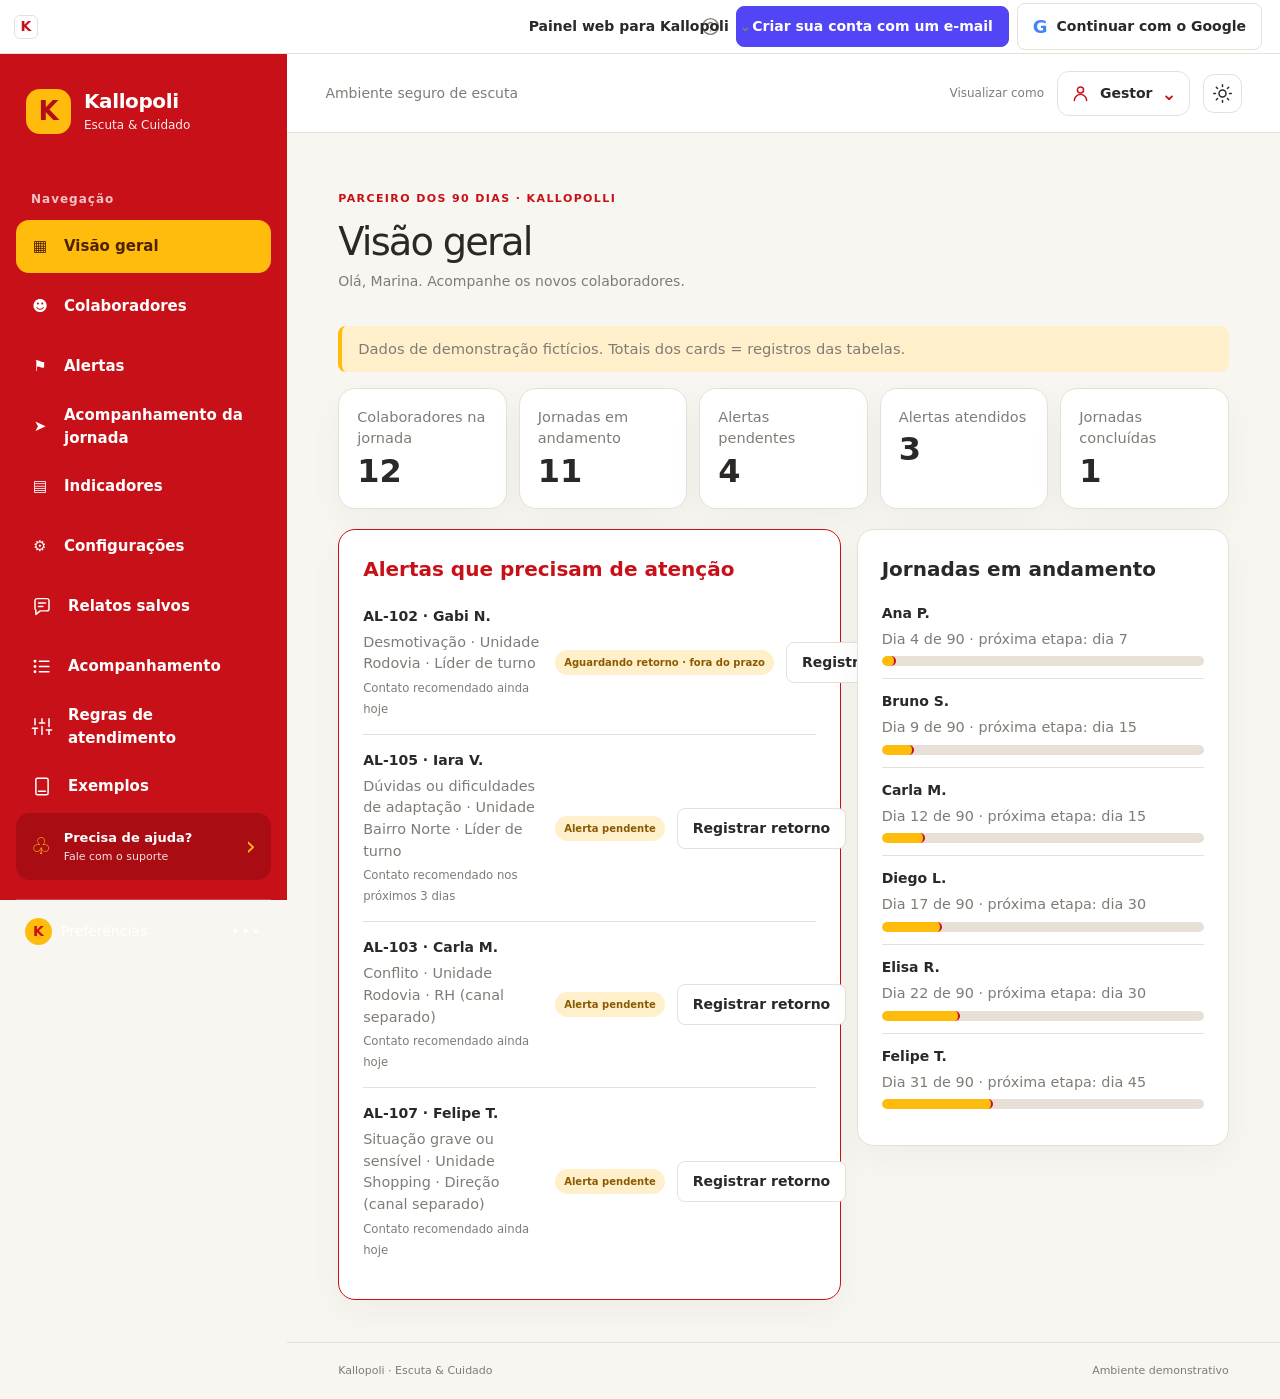
==== Sites/kallopoli/index.html @ da34c39c "feat(kallopolli): blindagem completa com IA local Ollama, fallback e sem segredo!" ====
<!doctype html>
<html lang="pt-BR">

<head>
    <meta charset="utf-8">
    <meta name="viewport" content="width=device-width, initial-scale=1">
    <meta name="theme-color" content="#c81018">
    <meta name="description" content="Painel demonstrativo Kallopoli — Escuta & Cuidado.">
    <title>Kallopoli — Escuta &amp; Cuidado</title>

    <!-- Estilos (a ordem importa: cada arquivo pode complementar o anterior) -->
    <link rel="stylesheet" href="css/base.css">
    <link rel="stylesheet" href="css/layout.css">
    <link rel="stylesheet" href="css/components.css">
    <link rel="stylesheet" href="css/pages.css">
    <link rel="stylesheet" href="css/responsive.css">

    <!-- Script principal -->
    <script src="js/script.js" defer></script>
</head>

<body>
    <a class="skip-link" href="#main-content">Pular para o conteúdo</a>

    <div class="app-shell">

        <!-- ========== Barra superior ========== -->
        <header class="topbar">
            <div class="topbar-brand">
                <button
                    class="icon-button mobile-menu-button"
                    id="mobile-menu-toggle"
                    aria-label="Abrir menu"
                    aria-expanded="false"
                    aria-controls="sidebar"
                >
                    <svg viewBox="0 0 24 24" aria-hidden="true">
                        <path d="M4 6h16M4 12h16M4 18h16"/>
                    </svg>
                </button>

                <span class="mini-mark" aria-hidden="true">K</span>

                <span class="topbar-caption">
                    Painel web para Kallopoli
                    <span aria-hidden="true">⌄</span>
                </span>
            </div>

            <div class="topbar-actions">
                <button class="icon-button" id="help-top" aria-label="Ajuda" title="Ajuda">
                    <svg viewBox="0 0 24 24" aria-hidden="true">
                        <circle cx="12" cy="12" r="9"/>
                        <path d="M9.6 9a2.5 2.5 0 0 1 4.8.8c0 1.8-2.4 2-2.4 3.7M12 17h.01"/>
                    </svg>
                </button>

                <button class="button button-primary" id="signup-button">
                    Criar sua conta com um e-mail
                </button>

                <button class="button button-google" id="google-button">
                    <span class="google-g" aria-hidden="true">G</span>
                    <span>Continuar com o Google</span>
                </button>
            </div>
        </header>

        <!-- ========== Menu lateral ========== -->
        <aside class="sidebar" id="sidebar" aria-label="Menu principal">
            <div class="brand-lockup">
                <div class="brand-mark" aria-hidden="true">K</div>
                <div>
                    <div class="brand-name">Kallopoli</div>
                    <div class="brand-subtitle">Escuta &amp; Cuidado</div>
                </div>
            </div>

            <div class="nav-label">Navegação</div>

            <nav class="main-nav">
                <button class="nav-item active" data-page="visao" aria-current="page">
                    <span aria-hidden="true">▦</span>
                    <span>Visão geral</span>
                </button>

                <button class="nav-item" data-page="colaboradores">
                    <span aria-hidden="true">☻</span>
                    <span>Colaboradores</span>
                </button>

                <button class="nav-item" data-page="alertas">
                    <span aria-hidden="true">⚑</span>
                    <span>Alertas</span>
                </button>

                <button class="nav-item" data-page="jornada">
                    <span aria-hidden="true">➤</span>
                    <span>Acompanhamento da jornada</span>
                </button>

                <button class="nav-item" data-page="indicadores">
                    <span aria-hidden="true">▤</span>
                    <span>Indicadores</span>
                </button>

                <button class="nav-item" data-page="configuracoes">
                    <span aria-hidden="true">⚙</span>
                    <span>Configurações</span>
                </button>

                <button class="nav-item" data-page="relatos">
                    <svg viewBox="0 0 24 24" aria-hidden="true">
                        <path d="M4 5.5A2.5 2.5 0 0 1 6.5 3h11A2.5 2.5 0 0 1 20 5.5v9a2.5 2.5 0 0 1-2.5 2.5H10l-5 4v-4.8A2.5 2.5 0 0 1 4 14.5z"/>
                        <path d="M8 8h8M8 12h5"/>
                    </svg>
                    <span>Relatos salvos</span>
                </button>

                <button class="nav-item" data-page="acompanhamento">
                    <svg viewBox="0 0 24 24" aria-hidden="true">
                        <path d="M9 6h11M9 12h11M9 18h11"/>
                        <circle cx="4" cy="6" r=".8"/>
                        <circle cx="4" cy="12" r=".8"/>
                        <circle cx="4" cy="18" r=".8"/>
                    </svg>
                    <span>Acompanhamento</span>
                </button>

                <button class="nav-item" data-page="regras">
                    <svg viewBox="0 0 24 24" aria-hidden="true">
                        <path d="M4 21v-7M4 10V3M12 21v-9M12 8V3M20 21v-5M20 12V3"/>
                        <path d="M1 14h6M9 8h6M17 16h6"/>
                    </svg>
                    <span>Regras de atendimento</span>
                </button>

                <button class="nav-item" data-page="exemplos">
                    <svg viewBox="0 0 24 24" aria-hidden="true">
                        <rect x="5" y="2.5" width="14" height="19" rx="1.8"/>
                        <path d="M8 17.5h8"/>
                    </svg>
                    <span>Exemplos</span>
                </button>
            </nav>

            <div class="sidebar-bottom">
                <button class="support-card" id="support-button">
                    <span class="support-icon" aria-hidden="true">♧</span>
                    <span>
                        <strong>Precisa de ajuda?</strong>
                        <small>Fale com o suporte</small>
                    </span>
                    <span class="support-arrow" aria-hidden="true">›</span>
                </button>

                <div class="sidebar-divider"></div>

                <button class="sidebar-footer-button" id="sidebar-options">
                    <span class="footer-dot">K</span>
                    <span>Preferências</span>
                    <span class="ellipsis">•••</span>
                </button>
            </div>
        </aside>

        <!-- Fundo escuro que aparece atrás do menu lateral no celular -->
        <div class="sidebar-scrim" id="sidebar-scrim"></div>

        <!-- ========== Área de trabalho ========== -->
        <div class="workspace">

            <!-- Barra com perfil e tema -->
            <div class="workspace-bar">
                <span>Ambiente seguro de escuta</span>

                <div class="workspace-tools">
                    <span class="view-as">Visualizar como</span>

                    <div class="dropdown-wrap">
                        <button
                            class="profile-button"
                            id="profile-toggle"
                            aria-expanded="false"
                            aria-haspopup="true"
                        >
                            <svg viewBox="0 0 24 24" aria-hidden="true">
                                <circle cx="12" cy="8" r="3.5"/>
                                <path d="M5 20a7 7 0 0 1 14 0"/>
                            </svg>
                            <span id="profile-label">Gestor</span>
                            <span class="chevron">⌄</span>
                        </button>

                        <div class="dropdown-menu" id="profile-menu" hidden>
                            <button data-profile="Gestor">Gestor <span>✓</span></button>
                            <button data-profile="Administrador">Administrador</button>
                            <p>Perfis demonstrativos, sem permissões reais.</p>
                        </div>
                    </div>

                    <button
                        class="theme-toggle"
                        id="theme-toggle"
                        aria-label="Ativar tema escuro"
                        title="Alternar tema"
                    >
                        <svg class="sun-icon" viewBox="0 0 24 24" aria-hidden="true">
                            <circle cx="12" cy="12" r="4"/>
                            <path d="M12 2v2m0 16v2M4.93 4.93l1.42 1.42m11.3 11.3 1.42 1.42M2 12h2m16 0h2M4.93 19.07l1.42-1.42m11.3-11.3 1.42-1.42"/>
                        </svg>
                    </button>
                </div>
            </div>

            <!-- Conteúdo principal (título, etapas e conteúdo de cada página) -->
            <main class="main-content" id="main-content" tabindex="-1">
                <div class="page-heading">
                    <p class="eyebrow" id="page-eyebrow">WHATSAPP · KALLOPOLI</p>
                    <h1 id="page-title">Relatos salvos</h1>
                    <p class="page-description" id="page-description">
                        Mensagens recebidas pelo chatbot e salvas para análise.
                    </p>
                </div>

                <!-- Etapas do atendimento (visível apenas em "Relatos salvos") -->
                <section class="stepper-card" aria-label="Etapas do atendimento">
                    <div class="stepper" id="stepper">
                        <div class="step active" data-step="1">
                            <span class="step-number">1</span>
                            <span>Relato</span>
                        </div>
                        <span class="step-line"></span>

                        <div class="step" data-step="2">
                            <span class="step-number">2</span>
                            <span>Análise</span>
                        </div>
                        <span class="step-line"></span>

                        <div class="step" data-step="3">
                            <span class="step-number">3</span>
                            <span>Revisão</span>
                        </div>
                        <span class="step-line"></span>

                        <div class="step" data-step="4">
                            <span class="step-number">4</span>
                            <span>Confirmação</span>
                        </div>
                        <span class="step-line"></span>

                        <div class="step" data-step="5">
                            <span class="step-number">5</span>
                            <span>Registro</span>
                        </div>
                    </div>
                </section>

                <!-- Conteúdo da página atual (o JavaScript troca este bloco ao navegar) -->
                <div id="page-content">
                    <div class="content-grid">
                        <section class="panel reports-panel">
                            <div class="panel-heading">
                                <div>
                                    <p class="overline" id="new-count">3 NOVOS</p>
                                    <h2>Recebidos pelo WhatsApp</h2>
                                    <p class="panel-subtitle">Escolha um relato salvo para iniciar a análise.</p>
                                </div>

                                <span class="connection-pill">
                                    <span class="status-dot"></span>
                                    Chat conectado
                                </span>
                            </div>

                            <div class="panel-rule"></div>

                            <div class="report-list" id="report-list" aria-live="polite"></div>

                            <p class="demo-note">
                                Dados fictícios para demonstração. Nenhuma mensagem é enviada ao WhatsApp.
                            </p>
                        </section>

                        <aside class="panel how-panel">
                            <div class="how-title">
                                <span class="how-icon" aria-hidden="true">▤</span>
                                <h3>Como funciona</h3>
                            </div>
                            <p>
                                O colaborador envia áudio ou texto pelo WhatsApp.
                                Aqui, cada mensagem fica salva até ser revisada.
                            </p>
                        </aside>
                    </div>
                </div>
            </main>

            <footer class="workspace-footer">
                <span>Kallopoli · Escuta &amp; Cuidado</span>
                <span>Ambiente demonstrativo</span>
            </footer>
        </div>
    </div>

    <!-- ========== Janela modal (conteúdo preenchido pelo JavaScript) ========== -->
    <div class="modal-backdrop" id="modal-backdrop" hidden>
        <section class="modal" role="dialog" aria-modal="true" aria-labelledby="modal-title">
            <div class="modal-header">
                <div>
                    <p class="eyebrow">KALLOPOLI</p>
                    <h2 id="modal-title">Detalhes do relato</h2>
                </div>
                <button class="icon-button modal-close" id="modal-close" aria-label="Fechar janela">×</button>
            </div>

            <div id="modal-content"></div>
        </section>
    </div>

    <!-- ========== Mensagens rápidas (toasts) ========== -->
    <div class="toast-region" id="toast-region" aria-live="polite" aria-atomic="true"></div>
</body>

</html>
---- Sites/kallopoli/css/base.css ----
/* ==========================================================================
   BASE
   Variáveis de cor (tema claro e escuro), reset e regras globais.

   Ordem das propriedades usada em todos os arquivos CSS:
   1. posicionamento  2. display/layout  3. tamanho  4. espaçamento
   5. borda           6. fundo           7. texto/cor  8. efeitos
   ========================================================================== */


/* --------------------------------------------------------------------------
   Variáveis — tema claro (padrão)
   -------------------------------------------------------------------------- */
:root {
    color-scheme: light;

    --bg-primary: #f8f6f1;
    --bg-card: #ffffff;
    --bg-soft: #fffaf0;

    --text-primary: #2b2927;
    --text-secondary: #817b75;

    --border-color: #e8e0d6;

    --sidebar-bg: #c81018;
    --sidebar-deep: #a90c13;

    --accent-color: #ffbc0d;
    --accent-ink: #4d2200;

    --green-bg: #e8f7f0;
    --green-text: #18835f;
    --yellow-bg: #fff0cb;
    --red-soft: #fff0ef;

    --shadow: 0 12px 34px rgba(57, 39, 22, 0.045);
}


/* --------------------------------------------------------------------------
   Variáveis — tema escuro (ativado por data-theme="dark" no <html>)
   -------------------------------------------------------------------------- */
:root[data-theme="dark"] {
    color-scheme: dark;

    --bg-primary: #171716;
    --bg-card: #222220;
    --bg-soft: #2a2720;

    --text-primary: #f2eee8;
    --text-secondary: #b5ada4;

    --border-color: #3e3a35;

    --sidebar-bg: #a80e16;
    --sidebar-deep: #8d0b12;

    --accent-color: #ffbc0d;
    --accent-ink: #301900;

    --green-bg: #173b30;
    --green-text: #75d9b2;
    --yellow-bg: #473719;
    --red-soft: #432725;

    --shadow: 0 12px 34px rgba(0, 0, 0, 0.16);
}


/* --------------------------------------------------------------------------
   Reset e regras globais
   -------------------------------------------------------------------------- */
* {
    box-sizing: border-box;
}

html {
    min-width: 320px;
    scroll-behavior: smooth;
}

body {
    margin: 0;
    background: var(--bg-primary);
    color: var(--text-primary);
    font-family: Inter, ui-sans-serif, system-ui, -apple-system, BlinkMacSystemFont, "Segoe UI", sans-serif;
    font-size: 14px;
    line-height: 1.5;
}

button,
input,
textarea,
select {
    font: inherit;
}

button {
    cursor: pointer;
}

button:disabled {
    cursor: not-allowed;
    opacity: 0.55;
}


/* --------------------------------------------------------------------------
   Acessibilidade
   -------------------------------------------------------------------------- */

/* Contorno azul ao navegar pelo teclado */
button:focus-visible,
input:focus-visible,
textarea:focus-visible,
select:focus-visible,
a:focus-visible {
    outline: 3px solid #2f80ed;
    outline-offset: 3px;
}

/* Link "Pular para o conteúdo": fica escondido até receber foco */
.skip-link {
    position: fixed;
    top: -60px;
    left: 12px;
    z-index: 1000;
    padding: 10px 14px;
    border-radius: 8px;
    background: var(--bg-card);
    color: var(--text-primary);
}

.skip-link:focus {
    top: 12px;
}
---- Sites/kallopoli/css/layout.css ----
/* ==========================================================================
   LAYOUT
   Estrutura geral da tela: barra superior, menu lateral, área de trabalho,
   título da página e rodapé.
   ========================================================================== */

.app-shell {
    min-height: 100vh;
}


/* --------------------------------------------------------------------------
   Barra superior
   -------------------------------------------------------------------------- */
.topbar {
    position: fixed;
    inset: 0 0 auto 0;
    z-index: 30;
    display: flex;
    align-items: center;
    justify-content: space-between;
    height: 54px;
    padding: 0 18px 0 14px;
    border-bottom: 1px solid var(--border-color);
    background: var(--bg-card);
}

/* Grupos que organizam seus itens em linha */
.topbar-brand,
.topbar-actions,
.workspace-tools {
    display: flex;
    align-items: center;
}

.topbar-brand {
    gap: 10px;
}

.topbar-actions {
    gap: 8px;
}

/* Texto centralizado na barra (no celular volta ao fluxo normal) */
.topbar-caption {
    position: absolute;
    left: 50%;
    margin-left: auto;
    font-size: 14px;
    font-weight: 650;
    white-space: nowrap;
    transform: translateX(-50%);
}

.topbar-caption span {
    margin-left: 6px;
    color: var(--text-secondary);
}

.mini-mark {
    display: grid;
    place-items: center;
    width: 24px;
    height: 24px;
    border: 1px solid var(--border-color);
    border-radius: 6px;
    color: var(--sidebar-bg);
    font-weight: 800;
}


/* --------------------------------------------------------------------------
   Menu lateral
   -------------------------------------------------------------------------- */
.sidebar {
    position: fixed;
    top: 54px;
    bottom: 0;
    left: 0;
    z-index: 25;
    display: flex;
    flex-direction: column;
    width: 287px;
    padding: 35px 16px 16px;
    background: var(--sidebar-bg);
    color: white;
}

/* Fundo escuro atrás do menu (só aparece no celular — ver responsive.css) */
.sidebar-scrim {
    display: none;
}

/* Logotipo e nome */
.brand-lockup {
    display: flex;
    align-items: center;
    gap: 13px;
    margin-bottom: 56px;
    padding: 0 10px;
}

.brand-mark {
    display: grid;
    place-items: center;
    flex: 0 0 45px;
    height: 45px;
    border-radius: 14px;
    background: var(--accent-color);
    color: #b40e15;
    font-size: 26px;
    font-weight: 850;
}

.brand-name {
    font-size: 20px;
    font-weight: 750;
    letter-spacing: -0.4px;
    line-height: 1.2;
}

.brand-subtitle {
    margin-top: 3px;
    font-size: 12px;
    opacity: 0.92;
}

/* Lista de páginas */
.nav-label {
    margin-bottom: 12px;
    padding: 0 15px;
    color: rgba(255, 255, 255, 0.75);
    font-size: 12px;
    font-weight: 700;
    letter-spacing: 1px;
}

.main-nav {
    display: grid;
    gap: 7px;
}

.nav-item {
    display: flex;
    align-items: center;
    gap: 15px;
    width: 100%;
    min-height: 53px;
    padding: 0 15px;
    border: 0;
    border-radius: 13px;
    background: transparent;
    color: #fff;
    font-size: 15px;
    font-weight: 600;
    text-align: left;
    transition: background 0.15s, color 0.15s;
}

.nav-item svg {
    flex: 0 0 22px;
}

/* Ícone em texto (▦, ☻, ⚑...) dos itens que não usam SVG */
.nav-item > span:first-child {
    min-width: 18px;
    text-align: center;
}

.nav-item:hover {
    background: rgba(255, 255, 255, 0.1);
}

.nav-item.active {
    background: var(--accent-color);
    color: var(--accent-ink);
}

/* Parte de baixo: suporte e preferências */
.sidebar-bottom {
    margin-top: auto;
}

.support-card {
    display: flex;
    align-items: center;
    gap: 12px;
    width: 100%;
    padding: 14px 15px;
    border: 0;
    border-radius: 14px;
    background: var(--sidebar-deep);
    color: #fff;
    text-align: left;
}

.support-card strong,
.support-card small {
    display: block;
}

.support-card strong {
    font-size: 13px;
}

.support-card small {
    margin-top: 2px;
    font-size: 11px;
    opacity: 0.88;
}

.support-icon {
    color: var(--accent-color);
    font-size: 23px;
}

.support-arrow {
    margin-left: auto;
    color: var(--accent-color);
    font-size: 26px;
}

.sidebar-divider {
    height: 1px;
    margin: 19px 0 12px;
    background: rgba(255, 255, 255, 0.22);
}

.sidebar-footer-button {
    display: flex;
    align-items: center;
    gap: 9px;
    width: 100%;
    padding: 6px 9px;
    border: 0;
    background: transparent;
    color: white;
    text-align: left;
}

.footer-dot {
    display: grid;
    place-items: center;
    width: 27px;
    height: 27px;
    border-radius: 50%;
    background: var(--accent-color);
    color: var(--sidebar-bg);
    font-weight: 800;
}

.ellipsis {
    margin-left: auto;
    letter-spacing: 2px;
}


/* --------------------------------------------------------------------------
   Área de trabalho (à direita do menu lateral)
   -------------------------------------------------------------------------- */
.workspace {
    min-height: 100vh;
    margin-left: 287px;
    padding-top: 54px;
}

/* Barra com "Visualizar como" e botão de tema */
.workspace-bar {
    display: flex;
    align-items: center;
    justify-content: space-between;
    gap: 20px;
    height: 79px;
    padding: 0 clamp(22px, 3vw, 48px);
    border-bottom: 1px solid var(--border-color);
    background: var(--bg-card);
    color: var(--text-secondary);
}

.workspace-tools {
    gap: 13px;
}

.view-as {
    font-size: 12px;
}


/* --------------------------------------------------------------------------
   Conteúdo principal e título da página
   -------------------------------------------------------------------------- */
.main-content {
    width: min(100%, 1430px);
    margin: 0 auto;
    padding: 58px clamp(22px, 4vw, 66px) 42px;
}

.page-heading {
    margin: 0 0 34px;
}

.eyebrow {
    margin: 0 0 12px;
    color: var(--sidebar-bg);
    font-size: 11px;
    font-weight: 800;
    letter-spacing: 1.4px;
}

.page-heading h1 {
    margin: 0;
    font-size: clamp(32px, 3vw, 46px);
    font-weight: 450;
    letter-spacing: -1.8px;
    line-height: 1.12;
}

.page-description {
    margin: 8px 0 0;
    color: var(--text-secondary);
    font-size: 14px;
}


/* --------------------------------------------------------------------------
   Rodapé
   -------------------------------------------------------------------------- */
.workspace-footer {
    display: flex;
    justify-content: space-between;
    gap: 20px;
    padding: 20px clamp(22px, 4vw, 66px);
    border-top: 1px solid var(--border-color);
    color: var(--text-secondary);
    font-size: 11px;
}
---- Sites/kallopoli/css/components.css ----
/* ==========================================================================
   COMPONENTES
   Peças reutilizáveis em várias páginas: botões, campos, painéis, etiquetas,
   tabelas, etapas, janela modal e mensagens rápidas.
   ========================================================================== */


/* --------------------------------------------------------------------------
   Ícones SVG (traço padrão usado nos botões e no menu)
   -------------------------------------------------------------------------- */
.icon-button svg,
.nav-item svg,
.profile-button svg,
.theme-toggle svg {
    width: 21px;
    height: 21px;
    fill: none;
    stroke: currentColor;
    stroke-width: 1.7;
    stroke-linecap: round;
    stroke-linejoin: round;
}

.profile-button svg {
    color: var(--sidebar-bg);
}


/* --------------------------------------------------------------------------
   Botões
   -------------------------------------------------------------------------- */
.icon-button {
    display: inline-grid;
    place-items: center;
    width: 36px;
    height: 36px;
    border: 0;
    border-radius: 50%;
    background: transparent;
    color: var(--text-secondary);
}

.icon-button:hover {
    background: var(--bg-primary);
    color: var(--text-primary);
}

/* Botão do menu: só aparece no celular (ver responsive.css) */
.mobile-menu-button {
    display: none;
}

.button {
    display: inline-flex;
    align-items: center;
    justify-content: center;
    gap: 9px;
    min-height: 38px;
    padding: 9px 15px;
    border: 1px solid var(--border-color);
    border-radius: 8px;
    font-weight: 600;
    white-space: nowrap;
    transition: transform 0.16s, background 0.16s, box-shadow 0.16s;
}

.button:hover {
    box-shadow: 0 4px 12px rgba(0, 0, 0, 0.08);
    transform: translateY(-1px);
}

/* Variações de botão */
.button-primary {
    border-color: #5145f5;
    background: #5145f5;
    color: #fff;
}

.button-primary:hover {
    background: #4034e8;
}

.button-google {
    background: var(--bg-card);
    color: var(--text-primary);
}

.button-secondary {
    background: var(--bg-card);
    color: var(--text-primary);
}

.button-danger {
    border-color: var(--sidebar-bg);
    background: var(--sidebar-bg);
    color: white;
}

.google-g {
    color: #4285f4;
    font-size: 18px;
    font-weight: 800;
}


/* --------------------------------------------------------------------------
   Seletor de perfil (menu suspenso) e botão de tema
   -------------------------------------------------------------------------- */
.profile-button {
    display: flex;
    align-items: center;
    gap: 9px;
    min-width: 132px;
    min-height: 40px;
    padding: 8px 12px;
    border: 1px solid var(--border-color);
    border-radius: 12px;
    background: var(--bg-card);
    color: var(--text-primary);
    font-weight: 600;
}

.chevron {
    margin-left: auto;
    color: var(--sidebar-bg);
    font-size: 18px;
}

.dropdown-wrap {
    position: relative;
}

.dropdown-menu {
    position: absolute;
    top: calc(100% + 8px);
    right: 0;
    z-index: 40;
    width: 220px;
    padding: 7px;
    border: 1px solid var(--border-color);
    border-radius: 12px;
    background: var(--bg-card);
    box-shadow: var(--shadow);
    color: var(--text-primary);
}

.dropdown-menu button {
    display: flex;
    justify-content: space-between;
    width: 100%;
    padding: 10px;
    border: 0;
    border-radius: 7px;
    background: transparent;
    color: inherit;
    text-align: left;
}

.dropdown-menu button:hover {
    background: var(--bg-primary);
}

.dropdown-menu p {
    margin: 7px 10px 5px;
    color: var(--text-secondary);
    font-size: 11px;
}

.theme-toggle {
    display: grid;
    place-items: center;
    width: 39px;
    height: 39px;
    border: 1px solid var(--border-color);
    border-radius: 11px;
    background: var(--bg-card);
    color: var(--text-primary);
}


/* --------------------------------------------------------------------------
   Etapas do atendimento (stepper)
   -------------------------------------------------------------------------- */
.stepper-card {
    margin-bottom: 24px;
    padding: 25px 27px;
    border: 1px solid var(--border-color);
    border-radius: 17px;
    background: var(--bg-card);
    box-shadow: var(--shadow);
    overflow-x: auto;
}

.stepper {
    display: flex;
    align-items: center;
    min-width: 680px;
}

.step {
    display: flex;
    flex: 0 0 auto;
    align-items: center;
    gap: 9px;
    color: #9690a4;
    font-size: 12px;
    white-space: nowrap;
}

.step-number {
    display: grid;
    place-items: center;
    width: 33px;
    height: 33px;
    border: 1px solid var(--border-color);
    border-radius: 50%;
    background: var(--bg-card);
    color: #9690a4;
    font-weight: 700;
}

.step-line {
    flex: 1 1 35px;
    height: 1px;
    min-width: 25px;
    margin: 0 15px;
    background: var(--border-color);
}

/* Etapa atual */
.step.active {
    color: var(--sidebar-bg);
}

.step.active .step-number {
    border-color: var(--sidebar-bg);
    background: var(--sidebar-bg);
    box-shadow: 0 0 0 5px var(--yellow-bg);
    color: #fff;
}

/* Etapas já concluídas */
.step.completed .step-number {
    border-color: var(--green-text);
    background: var(--green-bg);
    color: var(--green-text);
}


/* --------------------------------------------------------------------------
   Painéis (cartões brancos com borda)
   -------------------------------------------------------------------------- */
.panel {
    border: 1px solid var(--border-color);
    border-radius: 17px;
    background: var(--bg-card);
    box-shadow: var(--shadow);
}

.panel-heading {
    display: flex;
    align-items: center;
    justify-content: space-between;
    gap: 20px;
}

.panel-heading h2 {
    margin: 0;
    font-size: 20px;
    font-weight: 500;
    letter-spacing: -0.45px;
}

.panel-subtitle {
    margin: 5px 0 0;
    color: var(--text-secondary);
    font-size: 11px;
}

.panel-rule {
    height: 1px;
    margin: 21px 0 18px;
    background: var(--border-color);
}

.overline {
    margin: 0 0 9px;
    color: var(--sidebar-bg);
    font-size: 10px;
    font-weight: 800;
    letter-spacing: 1px;
}

.connection-pill {
    display: inline-flex;
    flex: 0 0 auto;
    align-items: center;
    gap: 7px;
    padding: 8px 12px;
    border-radius: 30px;
    background: var(--green-bg);
    color: var(--green-text);
    font-size: 10px;
    font-weight: 750;
}

.status-dot {
    width: 9px;
    height: 9px;
    border-radius: 50%;
    background: #26a779;
    box-shadow: 0 0 0 4px rgba(38, 167, 121, 0.12);
}

.demo-note {
    margin: 16px 0 0;
    color: var(--text-secondary);
    font-size: 10px;
}

.empty-state {
    padding: 28px 15px;
    color: var(--text-secondary);
    text-align: center;
}

.empty-state strong {
    display: block;
    margin-bottom: 5px;
    color: var(--text-primary);
}


/* --------------------------------------------------------------------------
   Etiquetas: tipo do relato e status
   -------------------------------------------------------------------------- */
.type-pill {
    display: inline-flex;
    align-items: center;
    gap: 6px;
    padding: 7px 10px;
    border-radius: 30px;
    font-size: 10px;
    font-weight: 750;
    white-space: nowrap;
}

.type-pill.audio {
    background: var(--yellow-bg);
    color: #ad3b22;
}

.type-pill.text {
    background: var(--green-bg);
    color: var(--green-text);
}

.type-pill.alert {
    background: var(--red-soft);
    color: var(--sidebar-bg);
}

.status-badge {
    display: inline-flex;
    align-items: center;
    padding: 5px 9px;
    border-radius: 30px;
    background: var(--yellow-bg);
    color: #8a5a00;
    font-size: 10px;
    font-weight: 750;
    white-space: nowrap;
}

.status-badge.analysis {
    background: #e9edff;
    color: #4b56a6;
}

.status-badge.review {
    background: #f4e7ff;
    color: #7745a5;
}

.status-badge.done {
    background: var(--green-bg);
    color: var(--green-text);
}


/* --------------------------------------------------------------------------
   Campos de formulário
   -------------------------------------------------------------------------- */
.field,
.select-field,
.textarea-field {
    width: 100%;
    padding: 10px 12px;
    border: 1px solid var(--border-color);
    border-radius: 9px;
    background: var(--bg-card);
    color: var(--text-primary);
}

.search-field {
    flex: 1 1 230px;
}

.select-field {
    width: auto;
    min-width: 160px;
}

.textarea-field {
    min-height: 100px;
    resize: vertical;
}

.form-label {
    display: block;
    margin: 14px 0 6px;
    font-size: 12px;
    font-weight: 700;
}

/* Linha com busca e filtros acima das tabelas */
.page-tools {
    display: flex;
    flex-wrap: wrap;
    gap: 10px;
    margin-bottom: 17px;
}


/* --------------------------------------------------------------------------
   Tabelas
   -------------------------------------------------------------------------- */
.table-wrap {
    overflow-x: auto;
}

.data-table {
    width: 100%;
    border-collapse: collapse;
    text-align: left;
}

.data-table th,
.data-table td {
    padding: 14px 12px;
    border-bottom: 1px solid var(--border-color);
    font-size: 12px;
}

.data-table th {
    color: var(--text-secondary);
    font-weight: 650;
}

.data-table td {
    color: var(--text-primary);
}


/* --------------------------------------------------------------------------
   Indicadores (cartões de métricas) e barra de progresso
   -------------------------------------------------------------------------- */
.metrics-grid {
    display: grid;
    grid-template-columns: repeat(5, minmax(0, 1fr));
    gap: 12px;
    margin-bottom: 20px;
}

.metric-card {
    min-height: 98px;
    padding: 17px 18px;
    color: var(--text-secondary);
    font-size: 0.91rem;
}

.metric-card strong {
    display: block;
    margin-top: 3px;
    color: var(--text-primary);
    font-size: 2rem;
    font-weight: 800;
    line-height: 1.2;
}

.metric-card small {
    display: block;
    margin-top: 4px;
}

.progress-track {
    height: 10px;
    margin-top: 6px;
    border-radius: 99px;
    background: var(--border-color);
    overflow: hidden;
}

.progress-track span {
    display: block;
    height: 100%;
    border-right: 2px solid var(--sidebar-bg);
    border-radius: 99px;
    background: var(--accent-color);
}

/* Faixa de aviso amarela */
.notice-strip {
    margin: 0 0 16px;
    padding: 12px 16px;
    border-left: 4px solid var(--accent-color);
    border-radius: 8px;
    background: var(--yellow-bg);
    color: var(--text-secondary);
    font-size: 0.92rem;
}


/* --------------------------------------------------------------------------
   Janela modal
   -------------------------------------------------------------------------- */
.modal-backdrop {
    position: fixed;
    inset: 0;
    z-index: 100;
    display: grid;
    place-items: center;
    padding: 20px;
    background: rgba(20, 16, 13, 0.48);
}

.modal-backdrop[hidden] {
    display: none;
}

.modal {
    width: min(100%, 650px);
    max-height: min(90vh, 850px);
    padding: 25px;
    border: 1px solid var(--border-color);
    border-radius: 18px;
    background: var(--bg-card);
    box-shadow: 0 25px 80px rgba(0, 0, 0, 0.2);
    color: var(--text-primary);
    overflow-y: auto;
}

.modal-header {
    display: flex;
    align-items: flex-start;
    justify-content: space-between;
    gap: 16px;
    margin-bottom: 22px;
}

.modal-header .eyebrow {
    margin-bottom: 4px;
}

.modal-header h2 {
    margin: 0;
    font-size: 25px;
    font-weight: 550;
}

.modal-close {
    font-size: 28px;
}

.modal-actions {
    display: flex;
    flex-wrap: wrap;
    justify-content: flex-end;
    gap: 9px;
    margin-top: 18px;
}

/* Detalhes do relato dentro da modal */
.detail-grid {
    display: grid;
    grid-template-columns: 1fr 1fr;
    gap: 14px;
    margin-bottom: 18px;
}

.detail-item {
    padding: 12px;
    border-radius: 10px;
    background: var(--bg-primary);
}

.detail-item label {
    display: block;
    margin-bottom: 4px;
    color: var(--text-secondary);
    font-size: 10px;
}

.detail-item strong {
    font-size: 12px;
}

.message-full {
    margin: 0 0 18px;
    padding: 15px;
    border: 1px solid var(--border-color);
    border-radius: 11px;
    font-size: 13px;
    line-height: 1.7;
}


/* --------------------------------------------------------------------------
   Mensagens rápidas (toasts)
   -------------------------------------------------------------------------- */
.toast-region {
    position: fixed;
    right: 20px;
    bottom: 20px;
    z-index: 200;
    display: grid;
    gap: 9px;
    width: min(360px, calc(100vw - 40px));
}

.toast {
    padding: 13px 16px;
    border: 1px solid var(--border-color);
    border-left: 4px solid var(--green-text);
    border-radius: 11px;
    background: var(--bg-card);
    box-shadow: var(--shadow);
    color: var(--text-primary);
    font-size: 12px;
    animation: toast-in 0.18s ease-out;
}

.toast.error {
    border-left-color: var(--sidebar-bg);
}

@keyframes toast-in {
    from {
        opacity: 0;
        transform: translateY(8px);
    }

    to {
        opacity: 1;
        transform: translateY(0);
    }
}
---- Sites/kallopoli/css/pages.css ----
/* ==========================================================================
   PÁGINAS
   Estilos específicos de cada página do painel.
   ========================================================================== */


/* --------------------------------------------------------------------------
   Relatos salvos
   -------------------------------------------------------------------------- */
.content-grid {
    display: grid;
    grid-template-columns: minmax(0, 1fr) 318px;
    align-items: start;
    gap: 24px;
}

.reports-panel {
    min-width: 0;
    padding: 27px 29px 20px;
}

.report-list {
    display: grid;
    gap: 11px;
}

/* Cartão de cada relato */
.report-card {
    display: flex;
    align-items: center;
    gap: 15px;
    width: 100%;
    min-width: 0;
    padding: 16px 18px;
    border: 1px solid var(--border-color);
    border-radius: 15px;
    background: var(--bg-card);
    color: var(--text-primary);
    text-align: left;
    transition: border-color 0.15s, box-shadow 0.15s, transform 0.15s;
}

.report-card:hover {
    border-color: #d8a9a5;
    box-shadow: 0 5px 16px rgba(50, 30, 20, 0.06);
    transform: translateY(-1px);
}

.avatar {
    display: grid;
    place-items: center;
    flex: 0 0 46px;
    width: 46px;
    height: 46px;
    border-radius: 50%;
    background: var(--yellow-bg);
    color: var(--sidebar-bg);
    font-size: 12px;
    font-weight: 800;
}

.report-main {
    flex: 1;
    min-width: 0;
}

.report-topline {
    display: flex;
    align-items: center;
    justify-content: space-between;
    gap: 12px;
}

.report-name {
    font-size: 12px;
    font-weight: 750;
}

.report-date {
    color: var(--text-secondary);
    font-size: 10px;
    white-space: nowrap;
}

.report-preview {
    display: block;
    margin-top: 5px;
    color: var(--text-secondary);
    font-size: 11px;
    text-overflow: ellipsis;
    white-space: nowrap;
    overflow: hidden;
}

.report-meta {
    display: block;
    margin-top: 5px;
    color: var(--text-secondary);
    font-size: 9px;
}

.report-end {
    display: flex;
    align-items: center;
    gap: 15px;
}

.report-arrow {
    color: var(--text-primary);
    font-size: 26px;
    line-height: 1;
}

/* Quadro "Como funciona" */
.how-panel {
    padding: 20px 20px 19px;
}

.how-title {
    display: flex;
    align-items: center;
    gap: 11px;
}

.how-icon {
    color: var(--sidebar-bg);
    font-size: 19px;
}

.how-title h3 {
    margin: 0;
    color: var(--sidebar-bg);
    font-size: 12px;
}

.how-panel p {
    margin: 8px 0 0 23px;
    color: var(--text-secondary);
    font-size: 11px;
    line-height: 1.65;
}


/* --------------------------------------------------------------------------
   Painel de seção (Acompanhamento, Regras, Exemplos e demais páginas)
   -------------------------------------------------------------------------- */
.section-panel {
    padding: 24px;
}

.section-panel h2 {
    margin: 0 0 7px;
    font-size: 20px;
    font-weight: 600;
}

.section-intro {
    margin: 0 0 22px;
    color: var(--text-secondary);
}


/* --------------------------------------------------------------------------
   Regras de atendimento e Exemplos
   -------------------------------------------------------------------------- */
.rule-grid,
.example-grid {
    display: grid;
    grid-template-columns: repeat(2, minmax(0, 1fr));
    gap: 14px;
}

.rule-card,
.example-card {
    padding: 18px;
    border: 1px solid var(--border-color);
    border-radius: 13px;
    background: var(--bg-card);
}

.rule-card h3,
.example-card h3 {
    margin: 0 0 8px;
    font-size: 15px;
}

.rule-card p,
.example-card p {
    margin: 0 0 12px;
    color: var(--text-secondary);
    font-size: 12px;
}

.rule-card ul {
    margin: 0;
    padding-left: 18px;
    color: var(--text-secondary);
    font-size: 12px;
}

.example-label {
    display: inline-block;
    margin-bottom: 10px;
    padding: 4px 8px;
    border-radius: 20px;
    background: var(--green-bg);
    color: var(--green-text);
    font-size: 10px;
    font-weight: 750;
}

.example-label.avoid {
    background: var(--red-soft);
    color: var(--sidebar-bg);
}


/* --------------------------------------------------------------------------
   Visão geral, Alertas e Acompanhamento da jornada
   -------------------------------------------------------------------------- */
.dashboard-grid {
    display: grid;
    grid-template-columns: minmax(0, 1.35fr) minmax(300px, 1fr);
    align-items: start;
    gap: 16px;
}

/* Este painel precisa vir depois de ".panel" para sobrepor a borda */
.attention-panel {
    border: 1.5px solid var(--sidebar-bg);
}

.attention-panel h2 {
    color: var(--sidebar-bg);
}

.alert-row {
    display: grid;
    grid-template-columns: minmax(180px, 1fr) auto auto;
    align-items: center;
    gap: 12px;
    padding: 15px 0;
    border-bottom: 1px solid var(--border-color);
}

.alert-row small {
    color: var(--text-secondary);
}

.journey-row {
    padding: 12px 0;
    border-bottom: 1px solid var(--border-color);
}

.alert-row p,
.journey-row p {
    margin: 5px 0 2px;
    color: var(--text-secondary);
    font-size: 0.9rem;
}

.alert-row:last-child,
.journey-row:last-child {
    border-bottom: 0;
}

/* Cartões de etapas da jornada (7 colunas) */
.stages-grid {
    grid-template-columns: repeat(7, minmax(0, 1fr));
}

.stages-grid .metric-card {
    min-height: 90px;
    padding: 14px;
}

.stages-grid .metric-card strong {
    font-size: 1.65rem;
}


/* --------------------------------------------------------------------------
   Indicadores
   -------------------------------------------------------------------------- */
.engagement-grid {
    grid-template-columns: repeat(4, minmax(0, 1fr));
    margin-top: 14px;
}

.engagement-grid .metric-card {
    border: 1px solid var(--border-color);
    box-shadow: none;
}


/* --------------------------------------------------------------------------
   Configurações
   -------------------------------------------------------------------------- */
.settings-form {
    display: grid;
    gap: 10px;
    max-width: 560px;
}

.settings-form .field,
.settings-form .select-field {
    width: 100%;
    max-width: 100%;
}
---- Sites/kallopoli/css/responsive.css ----
/* ==========================================================================
   RESPONSIVO
   Ajustes para telas menores. As regras seguem do maior para o menor
   tamanho de tela e vêm por último para sobrescrever os estilos normais.
   ========================================================================== */


/* --------------------------------------------------------------------------
   Até 1250px — notebooks pequenos
   -------------------------------------------------------------------------- */
@media (max-width: 1250px) {
    .sidebar {
        width: 250px;
    }

    .workspace {
        margin-left: 250px;
    }

    .main-content {
        padding-left: 28px;
        padding-right: 28px;
    }

    .content-grid {
        grid-template-columns: minmax(0, 1fr) 260px;
        gap: 17px;
    }

    .reports-panel {
        padding: 23px 20px 18px;
    }

    .report-card {
        gap: 11px;
        padding: 13px;
    }

    .report-end {
        gap: 8px;
    }
}


/* --------------------------------------------------------------------------
   Até 1200px — painéis de indicadores
   -------------------------------------------------------------------------- */
@media (max-width: 1200px) {
    .metrics-grid {
        grid-template-columns: repeat(3, minmax(0, 1fr));
    }

    .stages-grid {
        grid-template-columns: repeat(4, minmax(0, 1fr));
    }

    .dashboard-grid {
        grid-template-columns: 1fr;
    }
}


/* --------------------------------------------------------------------------
   Até 1000px — tablets
   -------------------------------------------------------------------------- */
@media (max-width: 1000px) {
    .content-grid {
        grid-template-columns: 1fr;
    }

    .how-panel {
        order: 2;
    }

    .topbar-brand {
        flex: 1;
    }

    .topbar-caption {
        position: static;
        margin-left: 6px;
        transform: none;
    }

    .topbar-actions .button {
        padding: 8px 10px;
        font-size: 11px;
    }
}


/* --------------------------------------------------------------------------
   Até 760px — celulares (menu lateral vira gaveta)
   -------------------------------------------------------------------------- */
@media (max-width: 760px) {

    /* Barra superior */
    .topbar {
        padding: 0 12px;
    }

    .mobile-menu-button {
        display: inline-grid;
    }

    .mini-mark {
        display: none;
    }

    .topbar-caption {
        font-size: 12px;
        text-overflow: ellipsis;
        overflow: hidden;
    }

    .topbar-actions {
        gap: 4px;
    }

    .topbar-actions .icon-button {
        display: none;
    }

    .topbar-actions .button {
        min-height: 34px;
        padding: 7px 9px;
        font-size: 10px;
    }

    .button-google span:last-child {
        display: none;
    }

    .button-google {
        width: 36px;
        padding: 0 !important;
    }

    /* Menu lateral escondido, abre ao tocar no botão */
    .sidebar {
        width: min(287px, 86vw);
        box-shadow: 10px 0 35px rgba(0, 0, 0, 0.15);
        transform: translateX(-105%);
        transition: transform 0.22s ease;
    }

    .sidebar.open {
        transform: translateX(0);
    }

    .sidebar-scrim.visible {
        position: fixed;
        inset: 54px 0 0;
        z-index: 20;
        display: block;
        background: rgba(20, 16, 13, 0.35);
    }

    /* Área de trabalho */
    .workspace {
        margin-left: 0;
    }

    .workspace-bar {
        height: 62px;
        padding: 0 17px;
        font-size: 11px;
    }

    .view-as {
        display: none;
    }

    .profile-button {
        min-width: auto;
        min-height: 35px;
        padding: 6px 9px;
    }

    .theme-toggle {
        width: 35px;
        height: 35px;
    }

    .main-content {
        padding: 34px 16px 30px;
    }

    .page-heading {
        margin-bottom: 25px;
    }

    .page-heading h1 {
        font-size: 34px;
    }

    .stepper-card {
        margin-bottom: 17px;
        padding: 19px 16px;
    }

    .stepper {
        min-width: 640px;
    }

    /* Relatos */
    .reports-panel {
        padding: 20px 14px 16px;
    }

    .panel-heading {
        align-items: flex-start;
    }

    .panel-heading h2 {
        font-size: 18px;
    }

    .connection-pill {
        padding: 7px 9px;
        font-size: 9px;
    }

    .report-card {
        gap: 10px;
        padding: 12px 10px;
    }

    .avatar {
        flex-basis: 38px;
        width: 38px;
        height: 38px;
    }

    .report-date {
        display: none;
    }

    .report-end {
        flex-direction: column;
        align-items: flex-end;
        gap: 5px;
    }

    .report-arrow {
        display: none;
    }

    .type-pill {
        padding: 6px 8px;
    }

    .workspace-footer {
        padding: 17px;
        font-size: 10px;
    }

    /* Regras, exemplos e painéis de seção */
    .rule-grid,
    .example-grid {
        grid-template-columns: 1fr;
    }

    .section-panel {
        padding: 18px 14px;
    }

    /* Indicadores, alertas e tabelas */
    .metrics-grid,
    .engagement-grid {
        grid-template-columns: repeat(2, minmax(0, 1fr));
    }

    .stages-grid {
        grid-template-columns: repeat(2, minmax(0, 1fr));
    }

    .alert-row {
        grid-template-columns: 1fr;
        align-items: start;
    }

    .alert-row .button {
        justify-self: start;
    }

    .data-table {
        min-width: 850px;
    }
}


/* --------------------------------------------------------------------------
   Até 420px — celulares pequenos
   -------------------------------------------------------------------------- */
@media (max-width: 420px) {
    .topbar-caption {
        max-width: 125px;
    }

    .topbar-actions .button-primary {
        max-width: 126px;
        font-size: 9px;
        line-height: 1.15;
        white-space: normal;
    }

    .workspace-bar > span {
        max-width: 130px;
    }

    .profile-button {
        gap: 5px;
        font-size: 11px;
    }

    .profile-button svg {
        width: 17px;
    }

    .page-heading h1 {
        font-size: 30px;
    }

    .panel-heading {
        flex-direction: column;
        gap: 12px;
    }

    .connection-pill {
        align-self: flex-start;
    }

    .report-card {
        align-items: flex-start;
    }

    .report-preview {
        max-width: 48vw;
    }

    .report-meta {
        font-size: 8px;
    }

    .detail-grid {
        grid-template-columns: 1fr;
    }

    .modal {
        padding: 18px;
    }

    .modal-actions {
        justify-content: stretch;
    }

    .modal-actions .button {
        flex: 1 1 100%;
    }

    .workspace-footer {
        flex-direction: column;
        gap: 4px;
    }
}


/* --------------------------------------------------------------------------
   Preferência do sistema: reduzir animações
   -------------------------------------------------------------------------- */
@media (prefers-reduced-motion: reduce) {
    *,
    *::before,
    *::after {
        scroll-behavior: auto !important;
        animation-duration: 0.01ms !important;
        transition-duration: 0.01ms !important;
    }
}
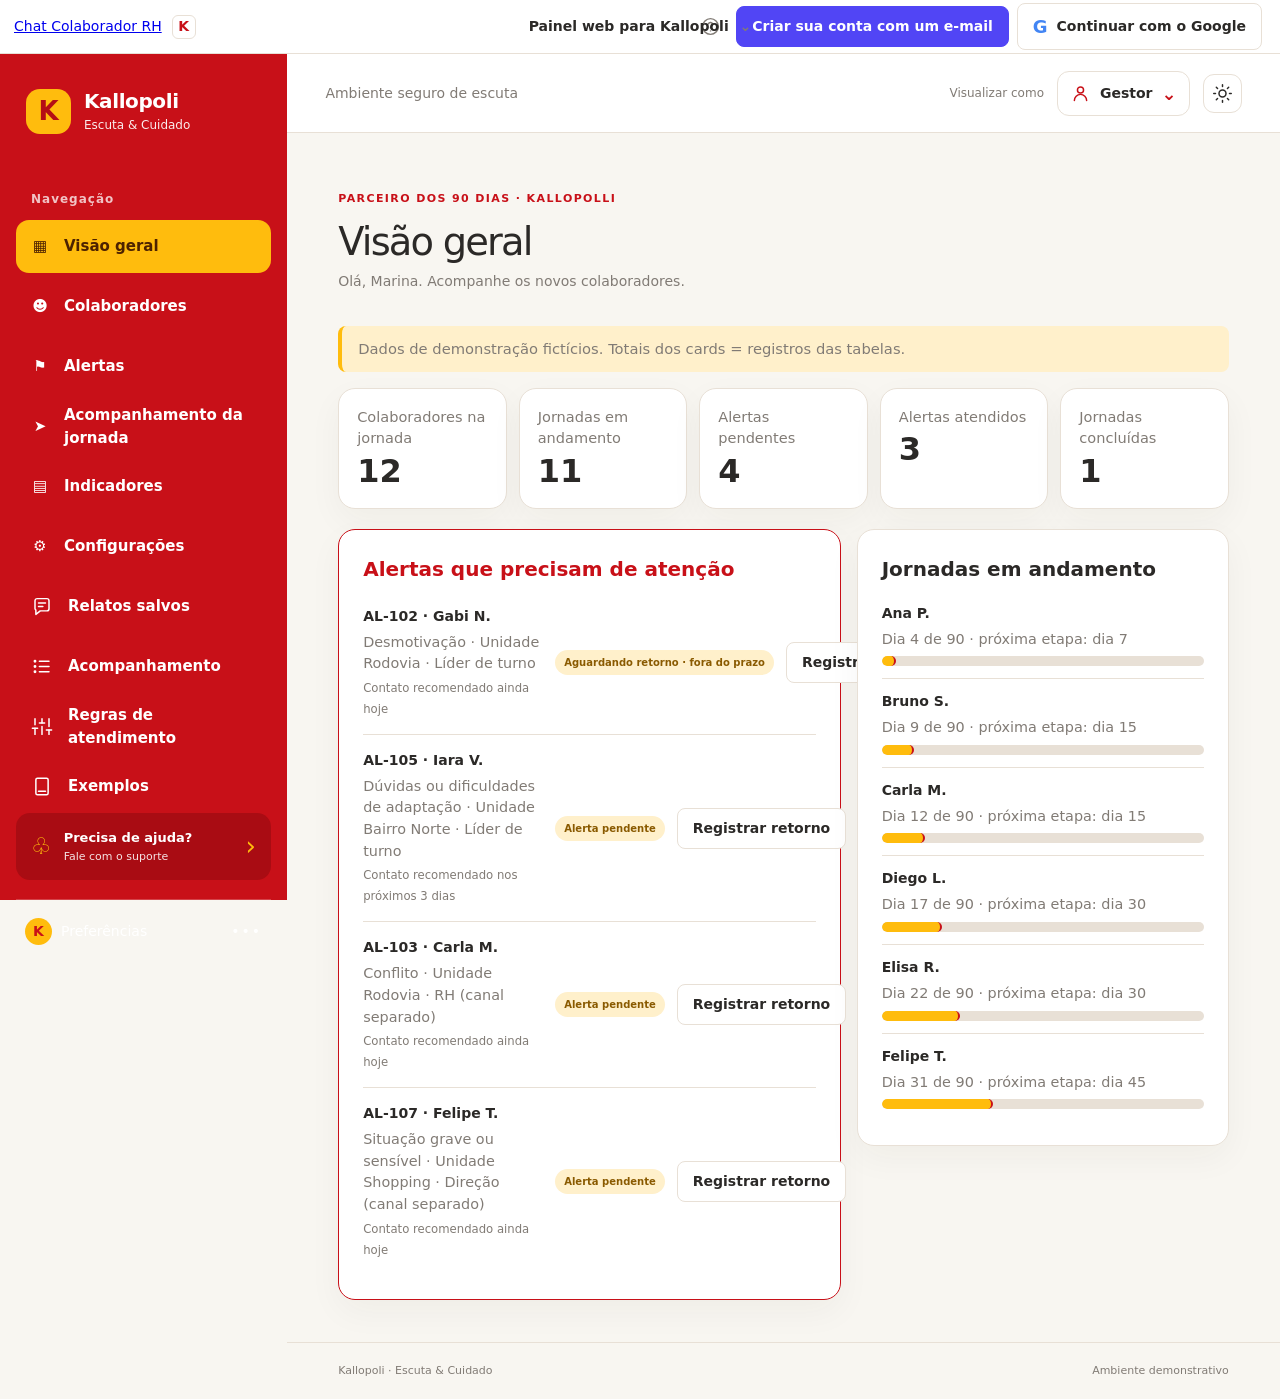
==== commit 96196e73: "banco de java em json" ====
--- a/Sites/kallopoli/index.html
+++ b/Sites/kallopoli/index.html
@@ -27,17 +27,18 @@
         <!-- ========== Barra superior ========== -->
         <header class="topbar">
             <div class="topbar-brand">
-                <button
-                    class="icon-button mobile-menu-button"
-                    id="mobile-menu-toggle"
-                    aria-label="Abrir menu"
-                    aria-expanded="false"
-                    aria-controls="sidebar"
-                >
-                    <svg viewBox="0 0 24 24" aria-hidden="true">
-                        <path d="M4 6h16M4 12h16M4 18h16"/>
-                    </svg>
-                </button>
+                <button class="icon-button mobile-menu-button" id="mobile-menu-toggle" aria-label="Abrir menu"
+                    aria-expanded="false" aria-controls="sidebar">
+                    <svg viewBox="0 0 24 24" aria-hidden="true">
+                        <path d="M4 6h16M4 12h16M4 18h16" />
+                    </svg>
+                </button>
+
+
+                <a href="Chatcol.html"
+                    class="bg-[#2a3942] hover:bg-[#374248] active:scale-95 text-gray-200 text-xs sm:text-sm font-semibold px-3 py-2 rounded-lg transition duration-150 shadow">
+                    Chat Colaborador RH
+                </a>
 
                 <span class="mini-mark" aria-hidden="true">K</span>
 
@@ -50,8 +51,8 @@
             <div class="topbar-actions">
                 <button class="icon-button" id="help-top" aria-label="Ajuda" title="Ajuda">
                     <svg viewBox="0 0 24 24" aria-hidden="true">
-                        <circle cx="12" cy="12" r="9"/>
-                        <path d="M9.6 9a2.5 2.5 0 0 1 4.8.8c0 1.8-2.4 2-2.4 3.7M12 17h.01"/>
+                        <circle cx="12" cy="12" r="9" />
+                        <path d="M9.6 9a2.5 2.5 0 0 1 4.8.8c0 1.8-2.4 2-2.4 3.7M12 17h.01" />
                     </svg>
                 </button>
 
@@ -111,34 +112,35 @@
 
                 <button class="nav-item" data-page="relatos">
                     <svg viewBox="0 0 24 24" aria-hidden="true">
-                        <path d="M4 5.5A2.5 2.5 0 0 1 6.5 3h11A2.5 2.5 0 0 1 20 5.5v9a2.5 2.5 0 0 1-2.5 2.5H10l-5 4v-4.8A2.5 2.5 0 0 1 4 14.5z"/>
-                        <path d="M8 8h8M8 12h5"/>
+                        <path
+                            d="M4 5.5A2.5 2.5 0 0 1 6.5 3h11A2.5 2.5 0 0 1 20 5.5v9a2.5 2.5 0 0 1-2.5 2.5H10l-5 4v-4.8A2.5 2.5 0 0 1 4 14.5z" />
+                        <path d="M8 8h8M8 12h5" />
                     </svg>
                     <span>Relatos salvos</span>
                 </button>
 
                 <button class="nav-item" data-page="acompanhamento">
                     <svg viewBox="0 0 24 24" aria-hidden="true">
-                        <path d="M9 6h11M9 12h11M9 18h11"/>
-                        <circle cx="4" cy="6" r=".8"/>
-                        <circle cx="4" cy="12" r=".8"/>
-                        <circle cx="4" cy="18" r=".8"/>
+                        <path d="M9 6h11M9 12h11M9 18h11" />
+                        <circle cx="4" cy="6" r=".8" />
+                        <circle cx="4" cy="12" r=".8" />
+                        <circle cx="4" cy="18" r=".8" />
                     </svg>
                     <span>Acompanhamento</span>
                 </button>
 
                 <button class="nav-item" data-page="regras">
                     <svg viewBox="0 0 24 24" aria-hidden="true">
-                        <path d="M4 21v-7M4 10V3M12 21v-9M12 8V3M20 21v-5M20 12V3"/>
-                        <path d="M1 14h6M9 8h6M17 16h6"/>
+                        <path d="M4 21v-7M4 10V3M12 21v-9M12 8V3M20 21v-5M20 12V3" />
+                        <path d="M1 14h6M9 8h6M17 16h6" />
                     </svg>
                     <span>Regras de atendimento</span>
                 </button>
 
                 <button class="nav-item" data-page="exemplos">
                     <svg viewBox="0 0 24 24" aria-hidden="true">
-                        <rect x="5" y="2.5" width="14" height="19" rx="1.8"/>
-                        <path d="M8 17.5h8"/>
+                        <rect x="5" y="2.5" width="14" height="19" rx="1.8" />
+                        <path d="M8 17.5h8" />
                     </svg>
                     <span>Exemplos</span>
                 </button>
@@ -178,15 +180,10 @@
                     <span class="view-as">Visualizar como</span>
 
                     <div class="dropdown-wrap">
-                        <button
-                            class="profile-button"
-                            id="profile-toggle"
-                            aria-expanded="false"
-                            aria-haspopup="true"
-                        >
+                        <button class="profile-button" id="profile-toggle" aria-expanded="false" aria-haspopup="true">
                             <svg viewBox="0 0 24 24" aria-hidden="true">
-                                <circle cx="12" cy="8" r="3.5"/>
-                                <path d="M5 20a7 7 0 0 1 14 0"/>
+                                <circle cx="12" cy="8" r="3.5" />
+                                <path d="M5 20a7 7 0 0 1 14 0" />
                             </svg>
                             <span id="profile-label">Gestor</span>
                             <span class="chevron">⌄</span>
@@ -199,15 +196,12 @@
                         </div>
                     </div>
 
-                    <button
-                        class="theme-toggle"
-                        id="theme-toggle"
-                        aria-label="Ativar tema escuro"
-                        title="Alternar tema"
-                    >
+                    <button class="theme-toggle" id="theme-toggle" aria-label="Ativar tema escuro"
+                        title="Alternar tema">
                         <svg class="sun-icon" viewBox="0 0 24 24" aria-hidden="true">
-                            <circle cx="12" cy="12" r="4"/>
-                            <path d="M12 2v2m0 16v2M4.93 4.93l1.42 1.42m11.3 11.3 1.42 1.42M2 12h2m16 0h2M4.93 19.07l1.42-1.42m11.3-11.3 1.42-1.42"/>
+                            <circle cx="12" cy="12" r="4" />
+                            <path
+                                d="M12 2v2m0 16v2M4.93 4.93l1.42 1.42m11.3 11.3 1.42 1.42M2 12h2m16 0h2M4.93 19.07l1.42-1.42m11.3-11.3 1.42-1.42" />
                         </svg>
                     </button>
                 </div>
@@ -323,4 +317,4 @@
     <div class="toast-region" id="toast-region" aria-live="polite" aria-atomic="true"></div>
 </body>
 
-</html>
+</html>
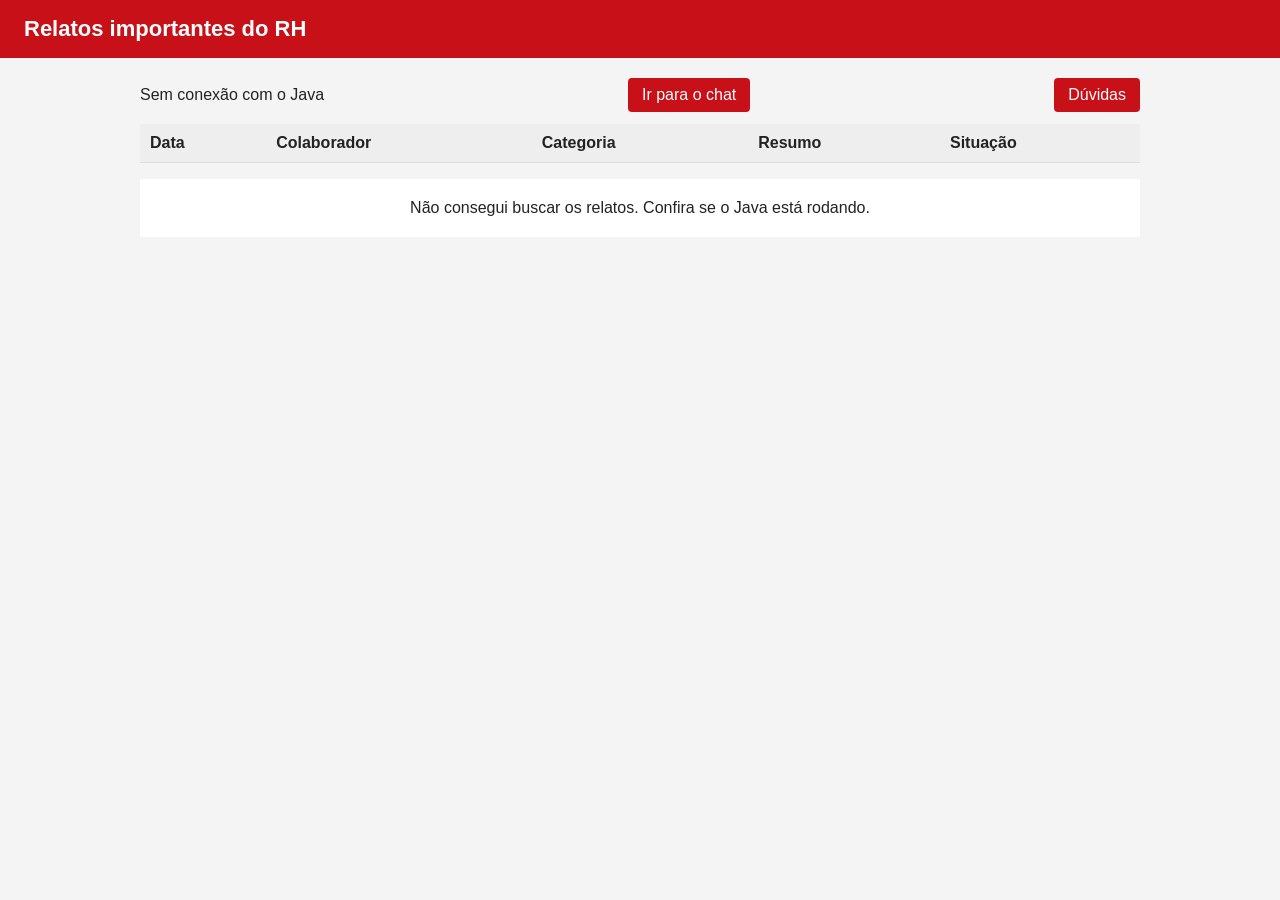
==== commit 889f309a: "arrumando o dash" ====
--- a/Sites/kallopoli/index.html
+++ b/Sites/kallopoli/index.html
@@ -1,320 +1,166 @@
-<!doctype html>
+<!DOCTYPE html>
 <html lang="pt-BR">
+<head>
+  <meta charset="UTF-8">
+  <meta name="viewport" content="width=device-width, initial-scale=1">
+  <title>Relatos do RH - Kallopoli</title>
+  <style>
+    body {
+      font-family: Arial, sans-serif;
+      margin: 0;
+      background: #f4f4f4;
+      color: #222;
+    }
 
-<head>
-    <meta charset="utf-8">
-    <meta name="viewport" content="width=device-width, initial-scale=1">
-    <meta name="theme-color" content="#c81018">
-    <meta name="description" content="Painel demonstrativo Kallopoli — Escuta & Cuidado.">
-    <title>Kallopoli — Escuta &amp; Cuidado</title>
+    header {
+      background: #c81018;
+      color: white;
+      padding: 16px 24px;
+    }
 
-    <!-- Estilos (a ordem importa: cada arquivo pode complementar o anterior) -->
-    <link rel="stylesheet" href="css/base.css">
-    <link rel="stylesheet" href="css/layout.css">
-    <link rel="stylesheet" href="css/components.css">
-    <link rel="stylesheet" href="css/pages.css">
-    <link rel="stylesheet" href="css/responsive.css">
+    header h1 {
+      margin: 0;
+      font-size: 22px;
+    }
 
-    <!-- Script principal -->
-    <script src="js/script.js" defer></script>
+    main {
+      max-width: 1000px;
+      margin: 20px auto;
+      padding: 0 16px;
+    }
+
+    .barra {
+      display: flex;
+      justify-content: space-between;
+      align-items: center;
+      margin-bottom: 12px;
+    }
+
+    .botao {
+      padding: 8px 14px;
+      background: #c81018;
+      color: white;
+      text-decoration: none;
+      border-radius: 4px;
+    }
+
+    .botao:hover {
+      background: #a00d13;
+    }
+
+    table {
+      width: 100%;
+      border-collapse: collapse;
+      background: white;
+    }
+
+    th, td {
+      text-align: left;
+      padding: 10px;
+      border-bottom: 1px solid #ddd;
+    }
+
+    th {
+      background: #eee;
+    }
+
+    .atencao {
+      color: #c81018;
+      font-weight: bold;
+    }
+
+    #aviso {
+      padding: 20px;
+      background: white;
+      text-align: center;
+    }
+  </style>
 </head>
+<body>
 
-<body>
-    <a class="skip-link" href="#main-content">Pular para o conteúdo</a>
+  <header>
+    <h1>Relatos importantes do RH</h1>
+  </header>
 
-    <div class="app-shell">
-
-        <!-- ========== Barra superior ========== -->
-        <header class="topbar">
-            <div class="topbar-brand">
-                <button class="icon-button mobile-menu-button" id="mobile-menu-toggle" aria-label="Abrir menu"
-                    aria-expanded="false" aria-controls="sidebar">
-                    <svg viewBox="0 0 24 24" aria-hidden="true">
-                        <path d="M4 6h16M4 12h16M4 18h16" />
-                    </svg>
-                </button>
-
-
-                <a href="Chatcol.html"
-                    class="bg-[#2a3942] hover:bg-[#374248] active:scale-95 text-gray-200 text-xs sm:text-sm font-semibold px-3 py-2 rounded-lg transition duration-150 shadow">
-                    Chat Colaborador RH
-                </a>
-
-                <span class="mini-mark" aria-hidden="true">K</span>
-
-                <span class="topbar-caption">
-                    Painel web para Kallopoli
-                    <span aria-hidden="true">⌄</span>
-                </span>
-            </div>
-
-            <div class="topbar-actions">
-                <button class="icon-button" id="help-top" aria-label="Ajuda" title="Ajuda">
-                    <svg viewBox="0 0 24 24" aria-hidden="true">
-                        <circle cx="12" cy="12" r="9" />
-                        <path d="M9.6 9a2.5 2.5 0 0 1 4.8.8c0 1.8-2.4 2-2.4 3.7M12 17h.01" />
-                    </svg>
-                </button>
-
-                <button class="button button-primary" id="signup-button">
-                    Criar sua conta com um e-mail
-                </button>
-
-                <button class="button button-google" id="google-button">
-                    <span class="google-g" aria-hidden="true">G</span>
-                    <span>Continuar com o Google</span>
-                </button>
-            </div>
-        </header>
-
-        <!-- ========== Menu lateral ========== -->
-        <aside class="sidebar" id="sidebar" aria-label="Menu principal">
-            <div class="brand-lockup">
-                <div class="brand-mark" aria-hidden="true">K</div>
-                <div>
-                    <div class="brand-name">Kallopoli</div>
-                    <div class="brand-subtitle">Escuta &amp; Cuidado</div>
-                </div>
-            </div>
-
-            <div class="nav-label">Navegação</div>
-
-            <nav class="main-nav">
-                <button class="nav-item active" data-page="visao" aria-current="page">
-                    <span aria-hidden="true">▦</span>
-                    <span>Visão geral</span>
-                </button>
-
-                <button class="nav-item" data-page="colaboradores">
-                    <span aria-hidden="true">☻</span>
-                    <span>Colaboradores</span>
-                </button>
-
-                <button class="nav-item" data-page="alertas">
-                    <span aria-hidden="true">⚑</span>
-                    <span>Alertas</span>
-                </button>
-
-                <button class="nav-item" data-page="jornada">
-                    <span aria-hidden="true">➤</span>
-                    <span>Acompanhamento da jornada</span>
-                </button>
-
-                <button class="nav-item" data-page="indicadores">
-                    <span aria-hidden="true">▤</span>
-                    <span>Indicadores</span>
-                </button>
-
-                <button class="nav-item" data-page="configuracoes">
-                    <span aria-hidden="true">⚙</span>
-                    <span>Configurações</span>
-                </button>
-
-                <button class="nav-item" data-page="relatos">
-                    <svg viewBox="0 0 24 24" aria-hidden="true">
-                        <path
-                            d="M4 5.5A2.5 2.5 0 0 1 6.5 3h11A2.5 2.5 0 0 1 20 5.5v9a2.5 2.5 0 0 1-2.5 2.5H10l-5 4v-4.8A2.5 2.5 0 0 1 4 14.5z" />
-                        <path d="M8 8h8M8 12h5" />
-                    </svg>
-                    <span>Relatos salvos</span>
-                </button>
-
-                <button class="nav-item" data-page="acompanhamento">
-                    <svg viewBox="0 0 24 24" aria-hidden="true">
-                        <path d="M9 6h11M9 12h11M9 18h11" />
-                        <circle cx="4" cy="6" r=".8" />
-                        <circle cx="4" cy="12" r=".8" />
-                        <circle cx="4" cy="18" r=".8" />
-                    </svg>
-                    <span>Acompanhamento</span>
-                </button>
-
-                <button class="nav-item" data-page="regras">
-                    <svg viewBox="0 0 24 24" aria-hidden="true">
-                        <path d="M4 21v-7M4 10V3M12 21v-9M12 8V3M20 21v-5M20 12V3" />
-                        <path d="M1 14h6M9 8h6M17 16h6" />
-                    </svg>
-                    <span>Regras de atendimento</span>
-                </button>
-
-                <button class="nav-item" data-page="exemplos">
-                    <svg viewBox="0 0 24 24" aria-hidden="true">
-                        <rect x="5" y="2.5" width="14" height="19" rx="1.8" />
-                        <path d="M8 17.5h8" />
-                    </svg>
-                    <span>Exemplos</span>
-                </button>
-            </nav>
-
-            <div class="sidebar-bottom">
-                <button class="support-card" id="support-button">
-                    <span class="support-icon" aria-hidden="true">♧</span>
-                    <span>
-                        <strong>Precisa de ajuda?</strong>
-                        <small>Fale com o suporte</small>
-                    </span>
-                    <span class="support-arrow" aria-hidden="true">›</span>
-                </button>
-
-                <div class="sidebar-divider"></div>
-
-                <button class="sidebar-footer-button" id="sidebar-options">
-                    <span class="footer-dot">K</span>
-                    <span>Preferências</span>
-                    <span class="ellipsis">•••</span>
-                </button>
-            </div>
-        </aside>
-
-        <!-- Fundo escuro que aparece atrás do menu lateral no celular -->
-        <div class="sidebar-scrim" id="sidebar-scrim"></div>
-
-        <!-- ========== Área de trabalho ========== -->
-        <div class="workspace">
-
-            <!-- Barra com perfil e tema -->
-            <div class="workspace-bar">
-                <span>Ambiente seguro de escuta</span>
-
-                <div class="workspace-tools">
-                    <span class="view-as">Visualizar como</span>
-
-                    <div class="dropdown-wrap">
-                        <button class="profile-button" id="profile-toggle" aria-expanded="false" aria-haspopup="true">
-                            <svg viewBox="0 0 24 24" aria-hidden="true">
-                                <circle cx="12" cy="8" r="3.5" />
-                                <path d="M5 20a7 7 0 0 1 14 0" />
-                            </svg>
-                            <span id="profile-label">Gestor</span>
-                            <span class="chevron">⌄</span>
-                        </button>
-
-                        <div class="dropdown-menu" id="profile-menu" hidden>
-                            <button data-profile="Gestor">Gestor <span>✓</span></button>
-                            <button data-profile="Administrador">Administrador</button>
-                            <p>Perfis demonstrativos, sem permissões reais.</p>
-                        </div>
-                    </div>
-
-                    <button class="theme-toggle" id="theme-toggle" aria-label="Ativar tema escuro"
-                        title="Alternar tema">
-                        <svg class="sun-icon" viewBox="0 0 24 24" aria-hidden="true">
-                            <circle cx="12" cy="12" r="4" />
-                            <path
-                                d="M12 2v2m0 16v2M4.93 4.93l1.42 1.42m11.3 11.3 1.42 1.42M2 12h2m16 0h2M4.93 19.07l1.42-1.42m11.3-11.3 1.42-1.42" />
-                        </svg>
-                    </button>
-                </div>
-            </div>
-
-            <!-- Conteúdo principal (título, etapas e conteúdo de cada página) -->
-            <main class="main-content" id="main-content" tabindex="-1">
-                <div class="page-heading">
-                    <p class="eyebrow" id="page-eyebrow">WHATSAPP · KALLOPOLI</p>
-                    <h1 id="page-title">Relatos salvos</h1>
-                    <p class="page-description" id="page-description">
-                        Mensagens recebidas pelo chatbot e salvas para análise.
-                    </p>
-                </div>
-
-                <!-- Etapas do atendimento (visível apenas em "Relatos salvos") -->
-                <section class="stepper-card" aria-label="Etapas do atendimento">
-                    <div class="stepper" id="stepper">
-                        <div class="step active" data-step="1">
-                            <span class="step-number">1</span>
-                            <span>Relato</span>
-                        </div>
-                        <span class="step-line"></span>
-
-                        <div class="step" data-step="2">
-                            <span class="step-number">2</span>
-                            <span>Análise</span>
-                        </div>
-                        <span class="step-line"></span>
-
-                        <div class="step" data-step="3">
-                            <span class="step-number">3</span>
-                            <span>Revisão</span>
-                        </div>
-                        <span class="step-line"></span>
-
-                        <div class="step" data-step="4">
-                            <span class="step-number">4</span>
-                            <span>Confirmação</span>
-                        </div>
-                        <span class="step-line"></span>
-
-                        <div class="step" data-step="5">
-                            <span class="step-number">5</span>
-                            <span>Registro</span>
-                        </div>
-                    </div>
-                </section>
-
-                <!-- Conteúdo da página atual (o JavaScript troca este bloco ao navegar) -->
-                <div id="page-content">
-                    <div class="content-grid">
-                        <section class="panel reports-panel">
-                            <div class="panel-heading">
-                                <div>
-                                    <p class="overline" id="new-count">3 NOVOS</p>
-                                    <h2>Recebidos pelo WhatsApp</h2>
-                                    <p class="panel-subtitle">Escolha um relato salvo para iniciar a análise.</p>
-                                </div>
-
-                                <span class="connection-pill">
-                                    <span class="status-dot"></span>
-                                    Chat conectado
-                                </span>
-                            </div>
-
-                            <div class="panel-rule"></div>
-
-                            <div class="report-list" id="report-list" aria-live="polite"></div>
-
-                            <p class="demo-note">
-                                Dados fictícios para demonstração. Nenhuma mensagem é enviada ao WhatsApp.
-                            </p>
-                        </section>
-
-                        <aside class="panel how-panel">
-                            <div class="how-title">
-                                <span class="how-icon" aria-hidden="true">▤</span>
-                                <h3>Como funciona</h3>
-                            </div>
-                            <p>
-                                O colaborador envia áudio ou texto pelo WhatsApp.
-                                Aqui, cada mensagem fica salva até ser revisada.
-                            </p>
-                        </aside>
-                    </div>
-                </div>
-            </main>
-
-            <footer class="workspace-footer">
-                <span>Kallopoli · Escuta &amp; Cuidado</span>
-                <span>Ambiente demonstrativo</span>
-            </footer>
-        </div>
+  <main>
+    <div class="barra">
+      <span id="contagem">Carregando...</span>
+      <a href="Chatcol.html" class="botao">Ir para o chat</a>
+      <a href="relatos_perguntas.html" class="botao">Dúvidas</a> 
     </div>
 
-    <!-- ========== Janela modal (conteúdo preenchido pelo JavaScript) ========== -->
-    <div class="modal-backdrop" id="modal-backdrop" hidden>
-        <section class="modal" role="dialog" aria-modal="true" aria-labelledby="modal-title">
-            <div class="modal-header">
-                <div>
-                    <p class="eyebrow">KALLOPOLI</p>
-                    <h2 id="modal-title">Detalhes do relato</h2>
-                </div>
-                <button class="icon-button modal-close" id="modal-close" aria-label="Fechar janela">×</button>
-            </div>
+    <table>
+      <thead>
+        <tr>
+          <th>Data</th>
+          <th>Colaborador</th>
+          <th>Categoria</th>
+          <th>Resumo</th>
+          <th>Situação</th>
+        </tr>
+      </thead>
+      <tbody id="lista"></tbody>
+    </table>
 
-            <div id="modal-content"></div>
-        </section>
-    </div>
+    <p id="aviso" hidden></p>
+  </main>
 
-    <!-- ========== Mensagens rápidas (toasts) ========== -->
-    <div class="toast-region" id="toast-region" aria-live="polite" aria-atomic="true"></div>
+  <script>
+  
+    const URL_JAVA = "http://localhost:8080/api/relatos";
+
+    
+    const URGENTES = ["assedio", "discriminacao", "saude_seguranca"];
+
+    function carregar() {
+      fetch(URL_JAVA)
+        .then(resposta => resposta.json())
+        .then(relatos => mostrar(relatos))
+        .catch(() => {
+          document.getElementById("lista").innerHTML = "";
+          document.getElementById("contagem").textContent = "Sem conexão com o Java";
+          mostrarAviso("Não consegui buscar os relatos. Confira se o Java está rodando.");
+        });
+    }
+
+    function mostrar(relatos) {
+      const lista = document.getElementById("lista");
+      lista.innerHTML = "";
+
+      document.getElementById("contagem").textContent = relatos.length + " relato(s)";
+
+      if (relatos.length === 0) {
+        mostrarAviso("Nenhum relato ainda.");
+        return;
+      }
+
+      document.getElementById("aviso").hidden = true;
+
+      relatos.forEach(relato => {
+        const data = relato.criadoEm ? new Date(relato.criadoEm).toLocaleString("pt-BR") : "";
+        const urgente = URGENTES.includes(relato.categoria);
+
+        const linha = document.createElement("tr");
+        linha.innerHTML =
+          "<td>" + data + "</td>" +
+          "<td>" + (relato.nomeColaborador || "-") + "</td>" +
+          "<td class='" + (urgente ? "atencao" : "") + "'>" + (relato.categoria || "-") + "</td>" +
+          "<td>" + (relato.resumo || "") + "</td>" +
+          "<td>" + (relato.situacao || "-") + "</td>";
+
+        lista.appendChild(linha);
+      });
+    }
+
+    function mostrarAviso(texto) {
+      const aviso = document.getElementById("aviso");
+      aviso.textContent = texto;
+      aviso.hidden = false;
+    }
+
+    carregar();
+    setInterval(carregar, 10000); 
+  </script>
+
 </body>
-
 </html>
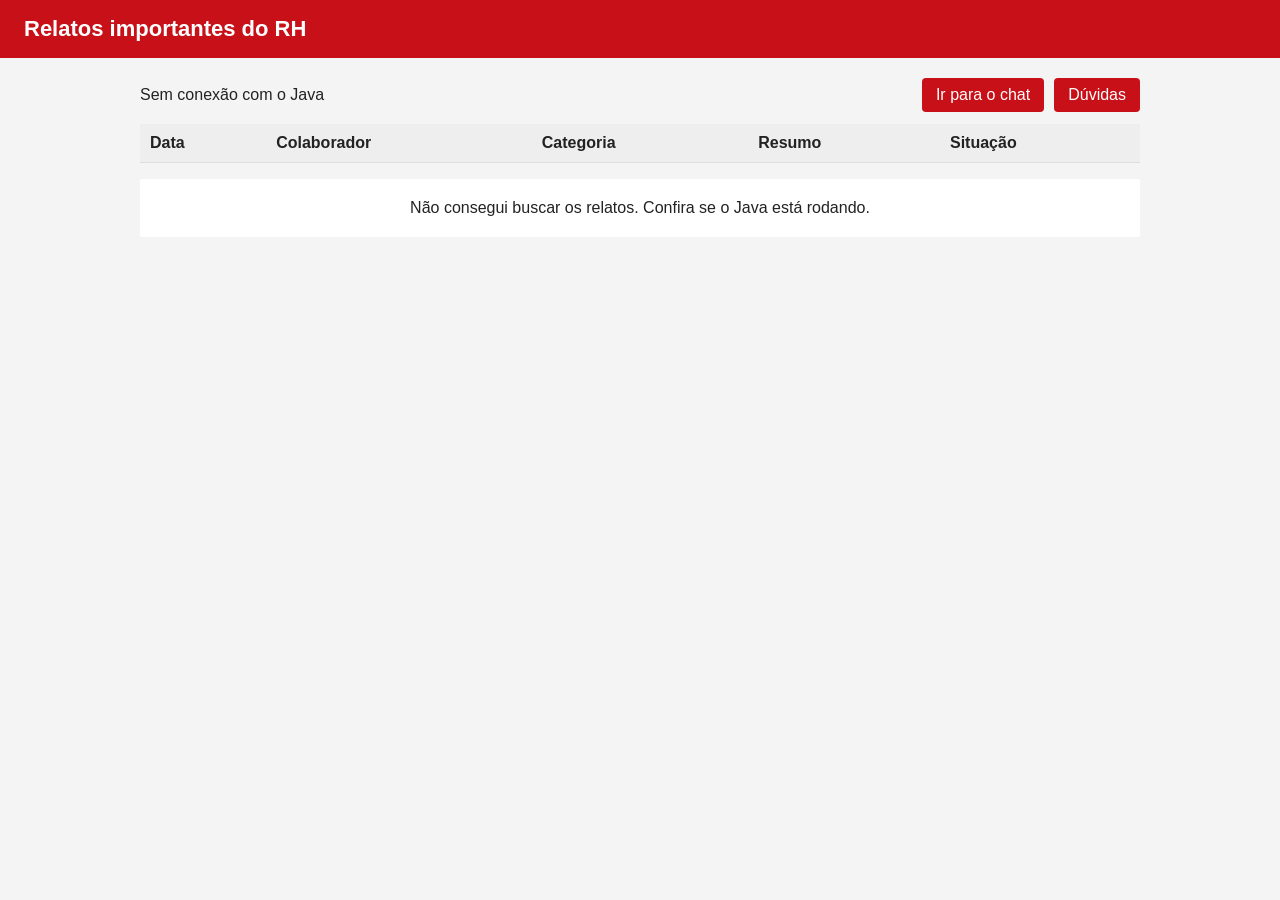
==== commit 3b805b3c: "Adicionar Dúvidas" ====
--- a/Sites/kallopoli/index.html
+++ b/Sites/kallopoli/index.html
@@ -1,166 +1,184 @@
 <!DOCTYPE html>
 <html lang="pt-BR">
+
 <head>
-  <meta charset="UTF-8">
-  <meta name="viewport" content="width=device-width, initial-scale=1">
-  <title>Relatos do RH - Kallopoli</title>
-  <style>
-    body {
-      font-family: Arial, sans-serif;
-      margin: 0;
-      background: #f4f4f4;
-      color: #222;
-    }
+    <meta charset="UTF-8">
+    <meta name="viewport" content="width=device-width, initial-scale=1">
+    <title>Relatos do RH - Kallopoli</title>
+    <style>
+        body {
+            font-family: Arial, sans-serif;
+            margin: 0;
+            background: #f4f4f4;
+            color: #222;
+        }
 
-    header {
-      background: #c81018;
-      color: white;
-      padding: 16px 24px;
-    }
+        header {
+            background: #c81018;
+            color: white;
+            padding: 16px 24px;
+        }
 
-    header h1 {
-      margin: 0;
-      font-size: 22px;
-    }
+        header h1 {
+            margin: 0;
+            font-size: 22px;
+        }
 
-    main {
-      max-width: 1000px;
-      margin: 20px auto;
-      padding: 0 16px;
-    }
+        main {
+            max-width: 1000px;
+            margin: 20px auto;
+            padding: 0 16px;
+        }
 
-    .barra {
-      display: flex;
-      justify-content: space-between;
-      align-items: center;
-      margin-bottom: 12px;
-    }
+        .barra {
+            display: flex;
+            justify-content: space-between;
+            align-items: center;
+            margin-bottom: 12px;
+            gap: 10px;
+        }
 
-    .botao {
-      padding: 8px 14px;
-      background: #c81018;
-      color: white;
-      text-decoration: none;
-      border-radius: 4px;
-    }
+        .botao {
+            padding: 8px 14px;
+            background: #c81018;
+            color: white;
+            text-decoration: none;
+            border-radius: 4px;
+        }
 
-    .botao:hover {
-      background: #a00d13;
-    }
+        .botoes {
+            display: flex;
+            gap: 10px;
+        }
 
-    table {
-      width: 100%;
-      border-collapse: collapse;
-      background: white;
-    }
+        .botao:hover {
+            background: #a00d13;
+        }
 
-    th, td {
-      text-align: left;
-      padding: 10px;
-      border-bottom: 1px solid #ddd;
-    }
+        table {
+            width: 100%;
+            border-collapse: collapse;
+            background: white;
+        }
 
-    th {
-      background: #eee;
-    }
+        th,
+        td {
+            text-align: left;
+            padding: 10px;
+            border-bottom: 1px solid #ddd;
+        }
 
-    .atencao {
-      color: #c81018;
-      font-weight: bold;
-    }
+        th {
+            background: #eee;
+        }
 
-    #aviso {
-      padding: 20px;
-      background: white;
-      text-align: center;
-    }
-  </style>
+        .atencao {
+            color: #c81018;
+            font-weight: bold;
+        }
+
+        #aviso {
+            padding: 20px;
+            background: white;
+            text-align: center;
+        }
+    </style>
 </head>
+
 <body>
 
-  <header>
-    <h1>Relatos importantes do RH</h1>
-  </header>
+    <header>
+        <h1>Relatos importantes do RH</h1>
+    </header>
 
-  <main>
-    <div class="barra">
-      <span id="contagem">Carregando...</span>
-      <a href="Chatcol.html" class="botao">Ir para o chat</a>
-      <a href="relatos_perguntas.html" class="botao">Dúvidas</a> 
-    </div>
+    <main>
+        <div class="barra">
+            <span id="contagem">Carregando...</span>
 
-    <table>
-      <thead>
-        <tr>
-          <th>Data</th>
-          <th>Colaborador</th>
-          <th>Categoria</th>
-          <th>Resumo</th>
-          <th>Situação</th>
-        </tr>
-      </thead>
-      <tbody id="lista"></tbody>
-    </table>
+            <div class="botoes">
+                <a href="Chatcol.html" class="botao">Ir para o chat</a>
+                <a href="relatos_perguntas.html" class="botao">Dúvidas</a>
+            </div>
+        </div>
 
-    <p id="aviso" hidden></p>
-  </main>
+        <table>
+            <thead>
+                <tr>
+                    <th>Data</th>
+                    <th>Colaborador</th>
+                    <th>Categoria</th>
+                    <th>Resumo</th>
+                    <th>Situação</th>
+                </tr>
+            </thead>
+            <tbody id="lista"></tbody>
+        </table>
 
-  <script>
-  
-    const URL_JAVA = "http://localhost:8080/api/relatos";
+        <p id="aviso" hidden></p>
+    </main>
 
-    
-    const URGENTES = ["assedio", "discriminacao", "saude_seguranca"];
+    <script>
 
-    function carregar() {
-      fetch(URL_JAVA)
-        .then(resposta => resposta.json())
-        .then(relatos => mostrar(relatos))
-        .catch(() => {
-          document.getElementById("lista").innerHTML = "";
-          document.getElementById("contagem").textContent = "Sem conexão com o Java";
-          mostrarAviso("Não consegui buscar os relatos. Confira se o Java está rodando.");
-        });
-    }
+        const URL_JAVA = "http://localhost:8080/api/relatos";
 
-    function mostrar(relatos) {
-      const lista = document.getElementById("lista");
-      lista.innerHTML = "";
 
-      document.getElementById("contagem").textContent = relatos.length + " relato(s)";
+        const URGENTES = [
+            "assedio", "discriminacao", "saude_seguranca",
+            "risco_desistencia", "cansaco_sobrecarga", "desmotivacao"
+        ];
 
-      if (relatos.length === 0) {
-        mostrarAviso("Nenhum relato ainda.");
-        return;
-      }
 
-      document.getElementById("aviso").hidden = true;
+        function carregar() {
+            fetch(URL_JAVA)
+                .then(resposta => resposta.json())
+                .then(relatos => mostrar(relatos))
+                .catch(() => {
+                    document.getElementById("lista").innerHTML = "";
+                    document.getElementById("contagem").textContent = "Sem conexão com o Java";
+                    mostrarAviso("Não consegui buscar os relatos. Confira se o Java está rodando.");
+                });
+        }
 
-      relatos.forEach(relato => {
-        const data = relato.criadoEm ? new Date(relato.criadoEm).toLocaleString("pt-BR") : "";
-        const urgente = URGENTES.includes(relato.categoria);
+        function mostrar(relatos) {
+            relatos = relatos.filter(r => r.categoria !== "duvida_sem_resposta");
+            const lista = document.getElementById("lista");
+            lista.innerHTML = "";
 
-        const linha = document.createElement("tr");
-        linha.innerHTML =
-          "<td>" + data + "</td>" +
-          "<td>" + (relato.nomeColaborador || "-") + "</td>" +
-          "<td class='" + (urgente ? "atencao" : "") + "'>" + (relato.categoria || "-") + "</td>" +
-          "<td>" + (relato.resumo || "") + "</td>" +
-          "<td>" + (relato.situacao || "-") + "</td>";
+            document.getElementById("contagem").textContent = relatos.length + " relato(s)";
 
-        lista.appendChild(linha);
-      });
-    }
+            if (relatos.length === 0) {
+                mostrarAviso("Nenhum relato ainda.");
+                return;
+            }
 
-    function mostrarAviso(texto) {
-      const aviso = document.getElementById("aviso");
-      aviso.textContent = texto;
-      aviso.hidden = false;
-    }
+            document.getElementById("aviso").hidden = true;
 
-    carregar();
-    setInterval(carregar, 10000); 
-  </script>
+            relatos.forEach(relato => {
+                const data = relato.criadoEm ? new Date(relato.criadoEm).toLocaleString("pt-BR") : "";
+                const urgente = URGENTES.includes(relato.categoria);
+
+                const linha = document.createElement("tr");
+                linha.innerHTML =
+                    "<td>" + data + "</td>" +
+                    "<td>" + (relato.nomeColaborador || "-") + "</td>" +
+                    "<td class='" + (urgente ? "atencao" : "") + "'>" + (relato.categoria || "-") + "</td>" +
+                    "<td>" + (relato.resumo || "") + "</td>" +
+                    "<td>" + (relato.situacao || "-") + "</td>";
+
+                lista.appendChild(linha);
+            });
+        }
+
+        function mostrarAviso(texto) {
+            const aviso = document.getElementById("aviso");
+            aviso.textContent = texto;
+            aviso.hidden = false;
+        }
+
+        carregar();
+        setInterval(carregar, 10000); 
+    </script>
 
 </body>
+
 </html>
